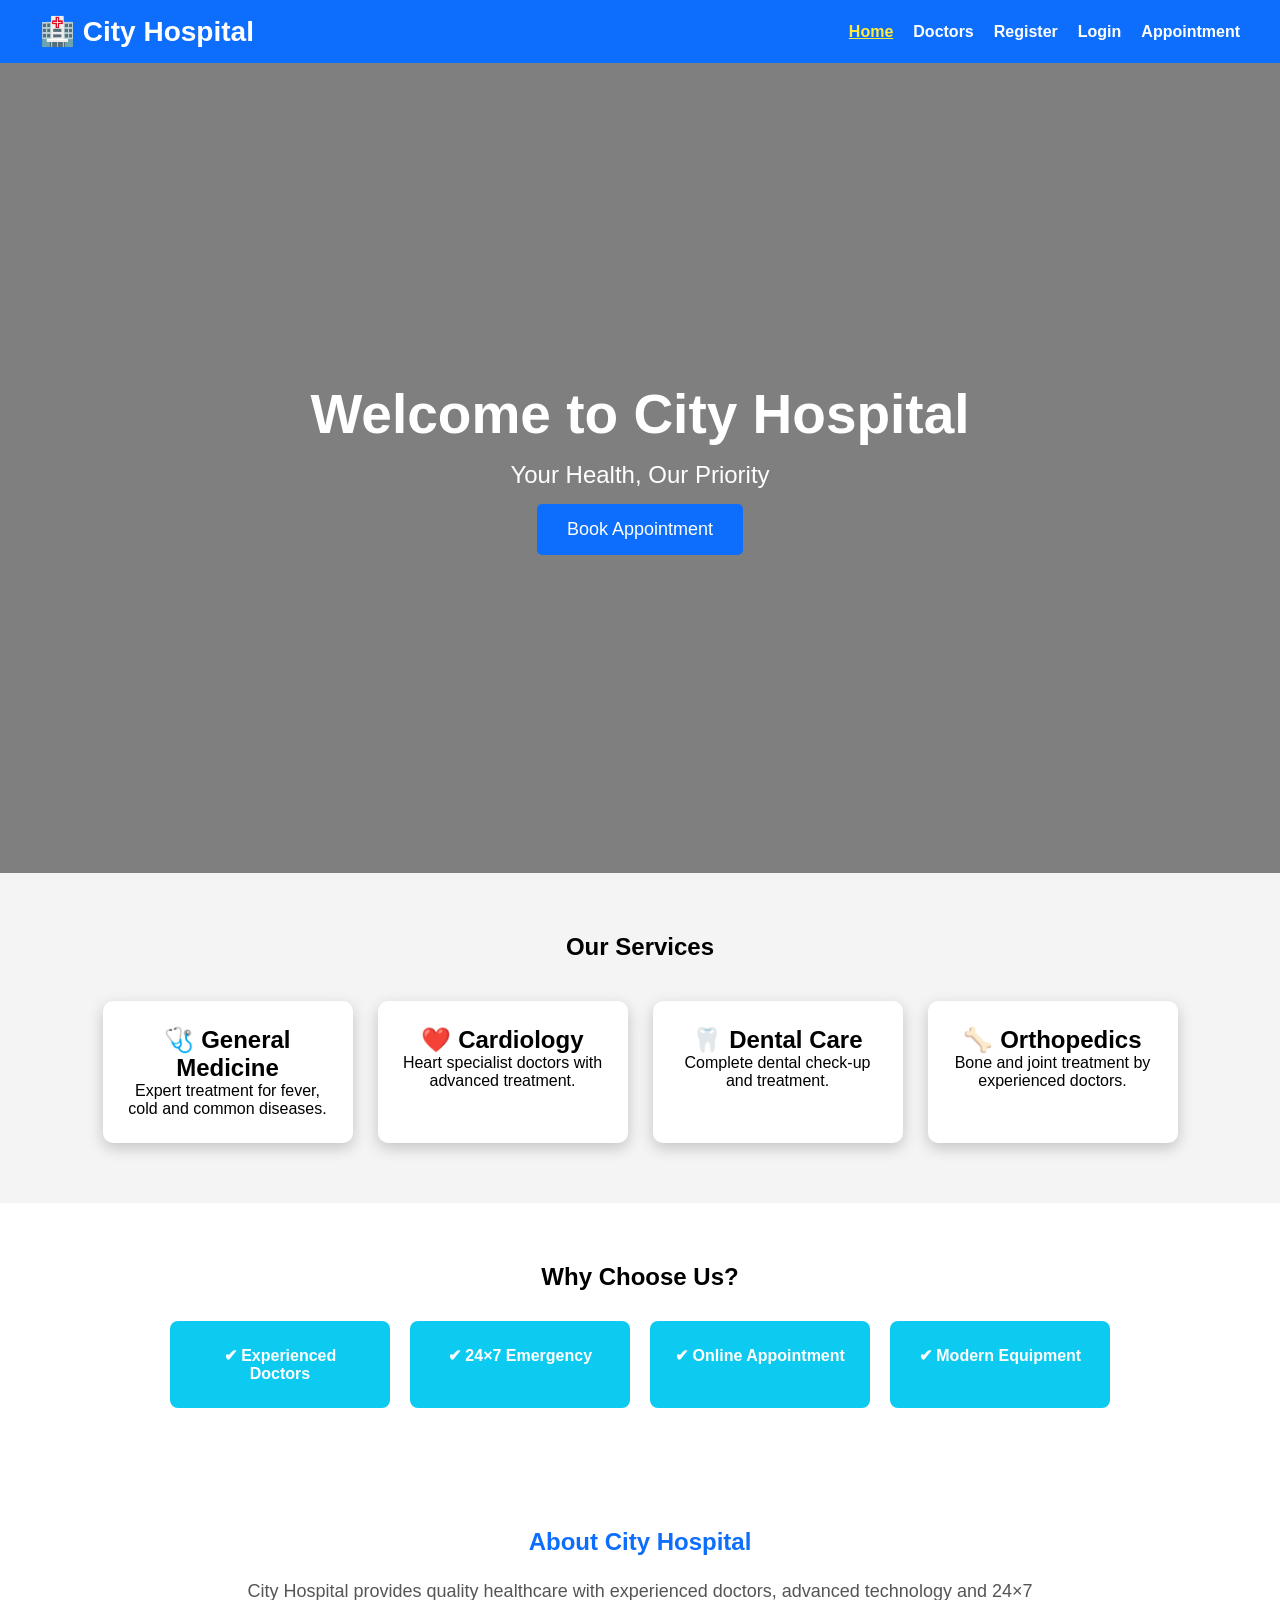
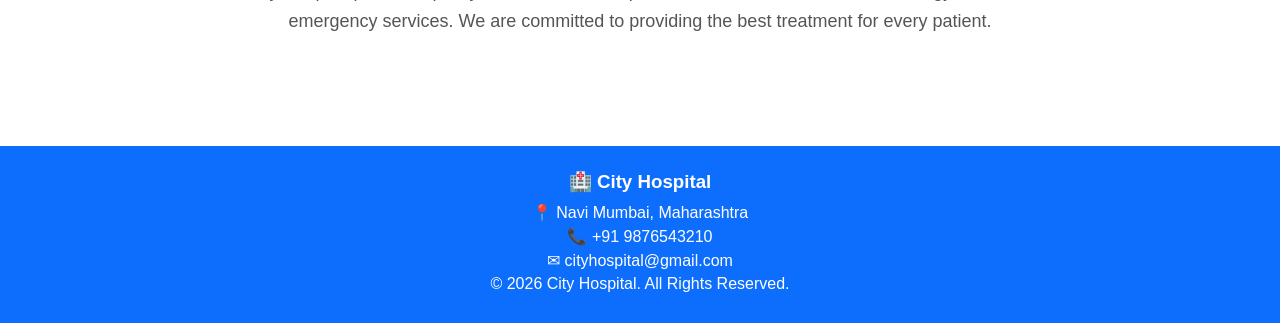
==== index.html @ 1ee8aad5 "Fix frontend syntax errors, integrate REST APIs, and implement database connectivity" ====
<!DOCTYPE html>
<html lang="en">
<head>
    <meta charset="UTF-8">
    <meta name="viewport" content="width=device-width, initial-scale=1.0">
    <title>Hospital Appointment System - City Hospital</title>
    <link rel="stylesheet" href="style.css">
</head>
<body>

<!-- Navigation -->
<nav>
    <div class="logo">
        <img src="logo.png" alt="Hospital Logo" onerror="this.style.display='none'">
        <h2>🏥 City Hospital</h2>
    </div>

    <ul id="navMenu">
        <li><a href="index.html" class="active">Home</a></li>
        <li><a href="doctors.html">Doctors</a></li>
        <li id="navRegister"><a href="register.html">Register</a></li>
        <li id="navLogin"><a href="login.html">Login</a></li>
        <li><a href="appointment.html">Appointment</a></li>
        <li id="navUser" style="display:none;"><span id="userNameBadge" style="color: #ffeb3b; font-weight: bold; margin-right: 10px;"></span><a href="#" id="logoutBtn" style="color:#ffc107;">Logout</a></li>
    </ul>
</nav>

<!-- Hero Section -->
<section class="hero">
    <h1>Welcome to City Hospital</h1>
    <p>Your Health, Our Priority</p>
    <button onclick="window.location.href='appointment.html'">
        Book Appointment
    </button>
</section>

<!-- Services -->
<section class="services">
    <h1>Our Services</h1>

    <div class="service-container">

        <div class="service-card">
            <h2>🩺 General Medicine</h2>
            <p>Expert treatment for fever, cold and common diseases.</p>
        </div>

        <div class="service-card">
            <h2>❤️ Cardiology</h2>
            <p>Heart specialist doctors with advanced treatment.</p>
        </div>

        <div class="service-card">
            <h2>🦷 Dental Care</h2>
            <p>Complete dental check-up and treatment.</p>
        </div>

        <div class="service-card">
            <h2>🦴 Orthopedics</h2>
            <p>Bone and joint treatment by experienced doctors.</p>
        </div>

    </div>
</section>

<!-- Why Choose Us -->
<section class="why-us">

    <h1>Why Choose Us?</h1>

    <div class="why-container">
        <div class="why-card">✔ Experienced Doctors</div>
        <div class="why-card">✔ 24×7 Emergency</div>
        <div class="why-card">✔ Online Appointment</div>
        <div class="why-card">✔ Modern Equipment</div>
    </div>

</section>

<!-- About -->
<section class="about">

    <h1>About City Hospital</h1>

    <p>
        City Hospital provides quality healthcare with experienced doctors,
        advanced technology and 24×7 emergency services.
        We are committed to providing the best treatment for every patient.
    </p>

</section>

<!-- Footer -->
<footer>

    <h3>🏥 City Hospital</h3>

    <p>📍 Navi Mumbai, Maharashtra</p>

    <p>📞 +91 9876543210</p>

    <p>✉ cityhospital@gmail.com</p>

    <p>© 2026 City Hospital. All Rights Reserved.</p>

</footer>

<script src="script.js"></script>

</body>
</html>
---- style.css ----
*{
    margin:0;
    padding:0;
    box-sizing:border-box;
    font-family:Arial,sans-serif;
}

/* Navigation */

nav{
    background:#0d6efd;
    color:white;
    display:flex;
    justify-content:space-between;
    align-items:center;
    padding:15px 40px;
}

nav ul{
    list-style:none;
    display:flex;
}

nav ul li{
    margin-left:20px;
}

nav ul li a{
    color:white;
    text-decoration:none;
    font-weight:bold;
}

nav ul li a:hover{
    color:yellow;
}

/* Hero */

.hero{
    height:90vh;
    background:linear-gradient(rgba(0,0,0,.5),rgba(0,0,0,.5)),
    url('https://images.unsplash.com/photo-1519494026892-80bbd2d6fd0d?w=1200');
    background-size:cover;
    background-position:center;
    display:flex;
    flex-direction:column;
    justify-content:center;
    align-items:center;
    color:white;
    text-align:center;
}

.hero h1{
    font-size:55px;
}

.hero p{
    font-size:24px;
    margin:15px 0;
}

button{
    padding:15px 30px;
    background:#0d6efd;
    color:white;
    border:none;
    border-radius:5px;
    font-size:18px;
    cursor:pointer;
}

button:hover{
    background:#084298;
}

/* Services */

.services{
    padding:60px;
    background:#f4f4f4;
    text-align:center;
}

.services h1{
    margin-bottom:40px;
}

.service-container{
    display:flex;
    justify-content:center;
    gap:25px;
    flex-wrap:wrap;
}

.service-card{
    background:white;
    width:250px;
    padding:25px;
    border-radius:10px;
    box-shadow:0 5px 15px rgba(0,0,0,.2);
    transition:.3s;
}

.service-card:hover{
    transform:translateY(-10px);
}

/* Why Choose Us */

.why-us{
    padding:60px;
    text-align:center;
}

.why-container{
    display:flex;
    justify-content:center;
    gap:20px;
    flex-wrap:wrap;
    margin-top:30px;
}

.why-card{
    background:#0dcaf0;
    color:white;
    padding:25px;
    width:220px;
    border-radius:8px;
    font-weight:bold;
}

/* About */

.about{
    padding:60px;
    text-align:center;
    background:white;
}

.about h1{
    color:#0d6efd;
    margin-bottom:20px;
}

.about p{
    width:70%;
    margin:auto;
    line-height:30px;
    font-size:18px;
    color:#555;
}

/* Footer */

footer{
    background:#0d6efd;
    color:white;
    text-align:center;
    padding:30px;
}

footer p{
    margin:10px 0;
}
/* Appointment */

.appointment{
    padding:60px;
    background:#f4f4f4;
    text-align:center;
}

.appointment h1{
    color:#0d6efd;
    margin-bottom:30px;
}

.appointment form{
    max-width:500px;
    margin:auto;
    background:white;
    padding:30px;
    border-radius:10px;
    box-shadow:0 5px 15px rgba(0,0,0,.2);
}

.appointment input,
.appointment select,
.appointment textarea{
    width:100%;
    padding:12px;
    margin:10px 0;
    border:1px solid #ccc;
    border-radius:5px;
    font-size:16px;
}

.appointment textarea{
    height:100px;
    resize:none;
}

.appointment button{
    width:100%;
}
/* Register & Login */

.register-box{
    width:400px;
    background:white;
    margin:50px auto;
    padding:30px;
    border-radius:10px;
    box-shadow:0 5px 15px rgba(0,0,0,.2);
}

.register-box h1{
    text-align:center;
    color:#0d6efd;
    margin-bottom:20px;
}

.register-box label{
    display:block;
    margin-top:15px;
    font-weight:bold;
}

.register-box input,
.register-box select{
    width:100%;
    padding:10px;
    margin-top:5px;
    border:1px solid #ccc;
    border-radius:5px;
}

.register-box button{
    width:100%;
    margin-top:20px;
}
/* ================= DOCTORS PAGE ================= */

.doctors{
    background:#f4f4f4;
    padding:60px 20px;
    text-align:center;
}

.doctors h1{
    color:#0d6efd;
    font-size:40px;
    margin-bottom:10px;
}

.doctor-text{
    color:#555;
    font-size:18px;
    margin-bottom:40px;
}

.doctor-container{
    display:flex;
    justify-content:center;
    flex-wrap:wrap;
    gap:30px;
}

.doctor-card{
    width:300px;
    background:#fff;
    padding:25px;
    border-radius:15px;
    box-shadow:0 5px 15px rgba(0,0,0,0.2);
    transition:0.3s;
}

.doctor-card:hover{
    transform:translateY(-10px);
    box-shadow:0 10px 20px rgba(0,0,0,0.3);
}

.doctor-card h2{
    color:#0d6efd;
    margin-bottom:10px;
}

.doctor-card h3{
    color:#444;
    margin-bottom:15px;
}

.doctor-card p{
    color:#666;
    margin:8px 0;
    line-height:1.6;
}

.doctor-card button{
    width:100%;
    padding:12px;
    margin-top:15px;
    background:#0d6efd;
    color:white;
    border:none;
    border-radius:8px;
    cursor:pointer;
    font-size:16px;
}

.doctor-card button:hover{
    background:#084298;
}

/* ================= FOOTER ================= */

footer{
    background:#0d6efd;
    color:white;
    text-align:center;
    padding:25px;
    margin-top:50px;
}

footer h3{
    margin-bottom:10px;
}

footer p{
    margin:5px 0;
}

/* ================= MOBILE ================= */

@media(max-width:768px){

nav{
    flex-direction:column;
}

nav ul{
    flex-direction:column;
    text-align:center;
}

nav ul li{
    margin:10px 0;
}

.hero h1{
    font-size:35px;
}

.doctor-card{
    width:90%;
}

}
.logo{
    display:flex;
    align-items:center;
}

.logo img{
    width:50px;
    height:50px;
    margin-right:10px;
    border-radius:50%;
}

.logo h2{
    color:white;
    margin:0;
}
.logo{
    display: flex;
    align-items: center;
}

.logo img{
    width: 50px;
    height: 50px;
    margin-right: 10px;
    border-radius: 50%;
}

.logo h2{
    color: white;
    font-size: 28px;
}
/* Appointment Page */

.appointment-box{
    width:500px;
    margin:40px auto;
    background:white;
    padding:30px;
    border-radius:10px;
    box-shadow:0 4px 10px rgba(0,0,0,.2);
}

.appointment-box h1{
    text-align:center;
    color:#0d6efd;
    margin-bottom:20px;
}

.appointment-box label{
    display:block;
    margin-top:15px;
    font-weight:bold;
}

.appointment-box input,
.appointment-box select,
.appointment-box textarea{
    width:100%;
    padding:12px;
    margin-top:5px;
    border:1px solid #ccc;
    border-radius:5px;
    font-size:16px;
}

.appointment-box button{
    width:100%;
    margin-top:20px;
}

nav ul li a.active {
    color: #ffeb3b;
    text-decoration: underline;
}

@media(max-width:600px){
    .appointment-box, .register-box {
        width: 92%;
        margin: 20px auto;
        padding: 20px;
    }
}
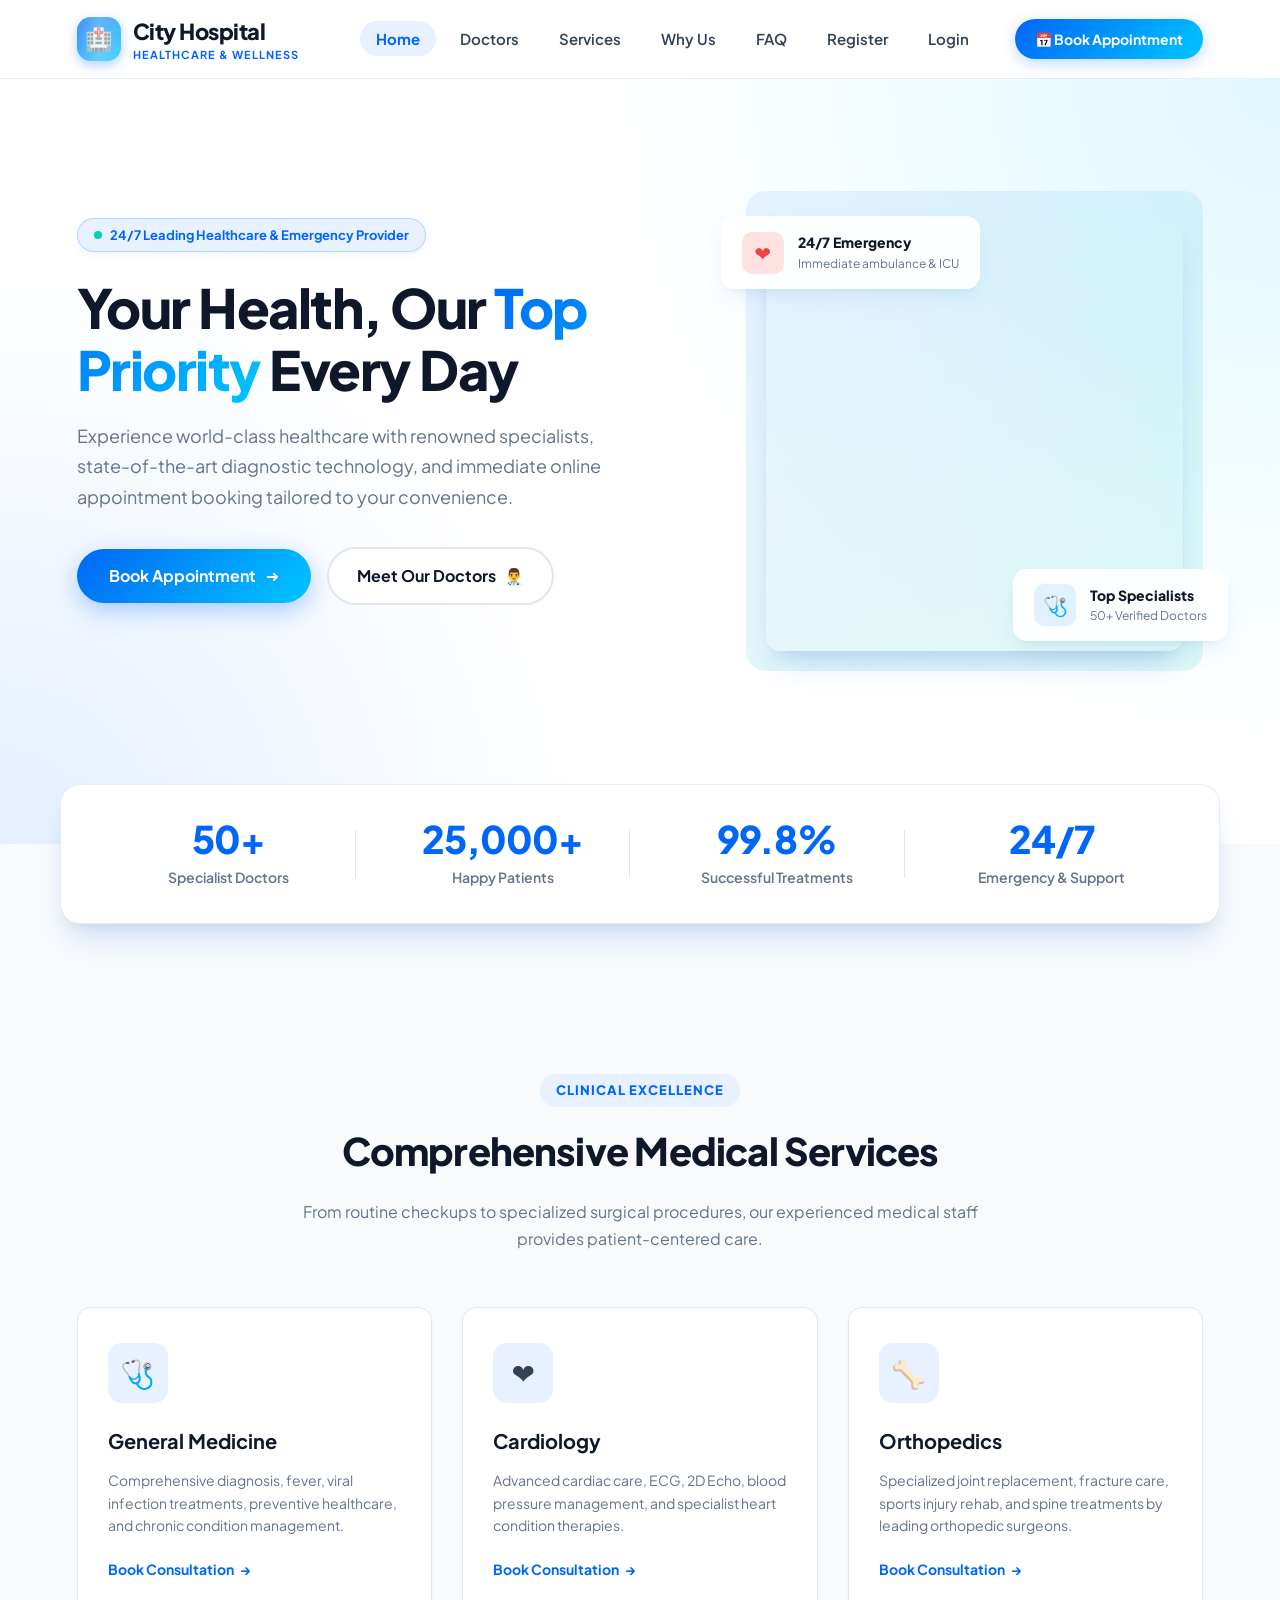
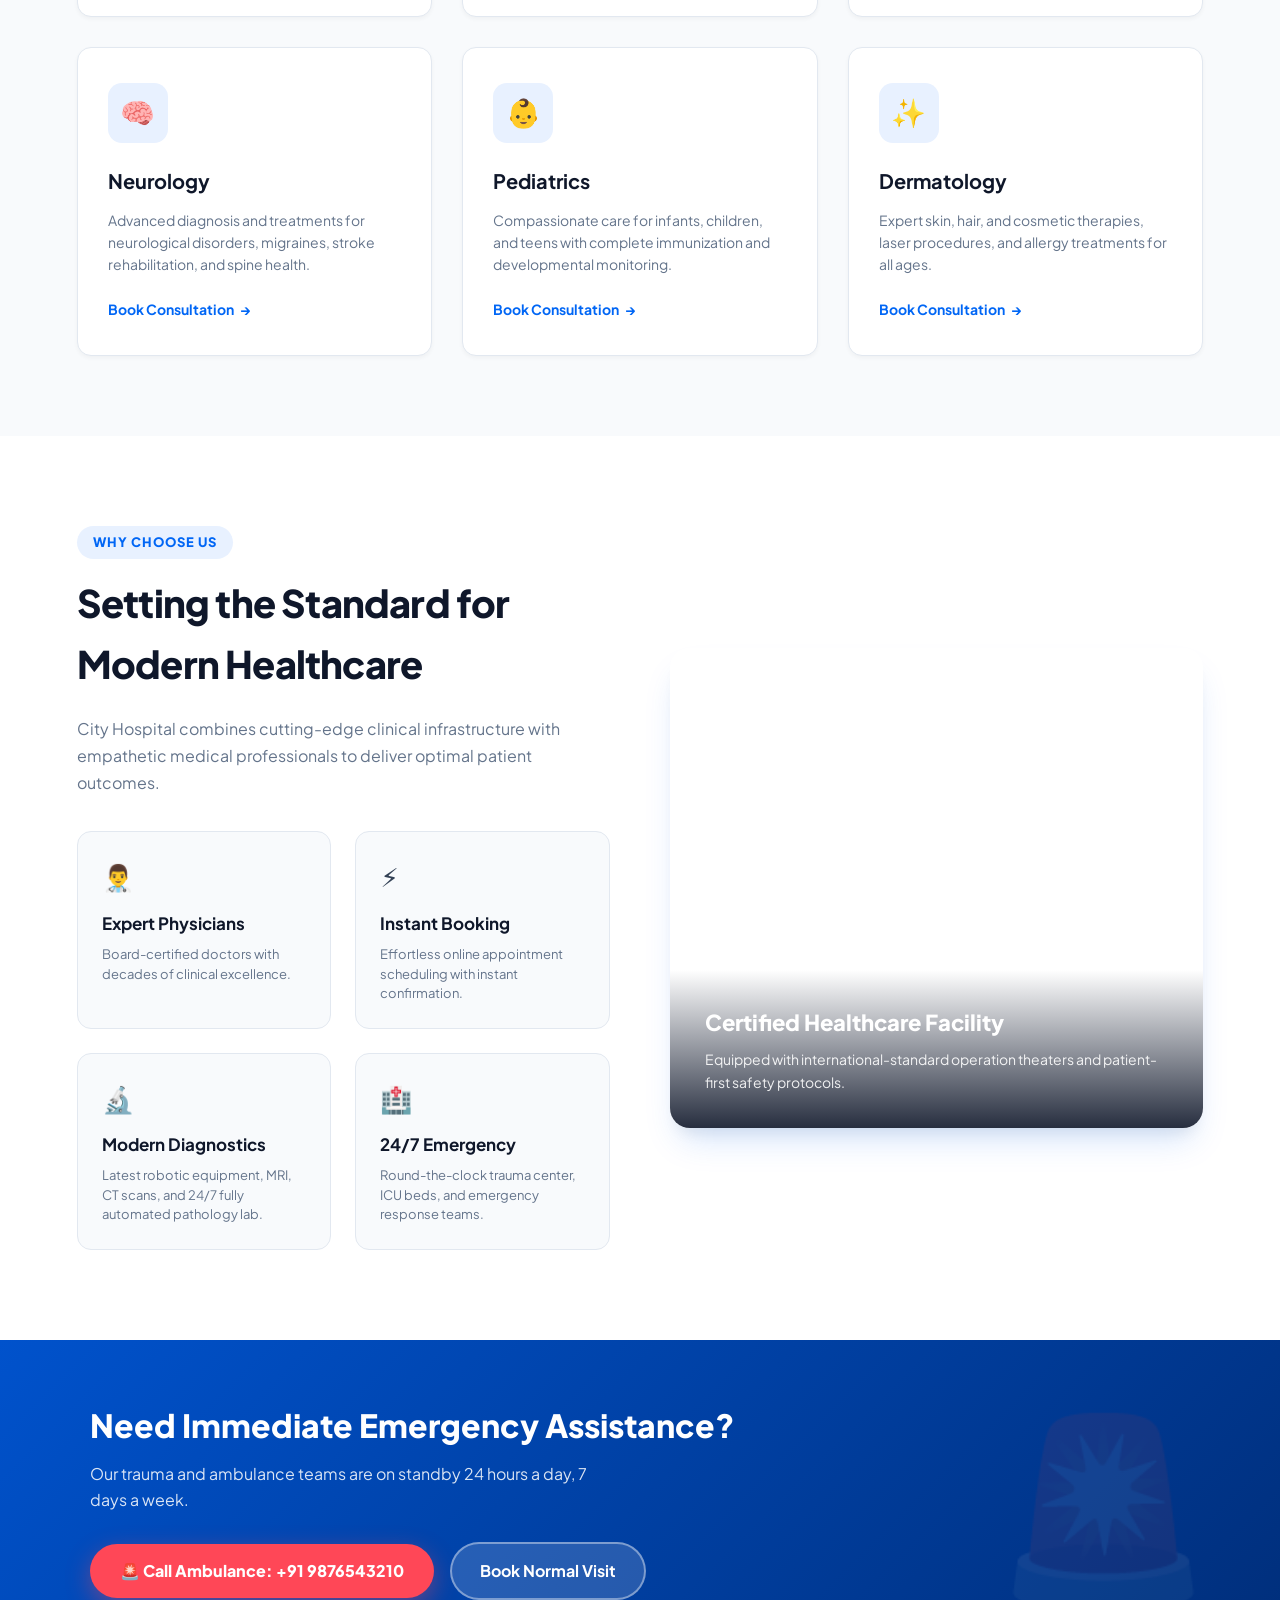
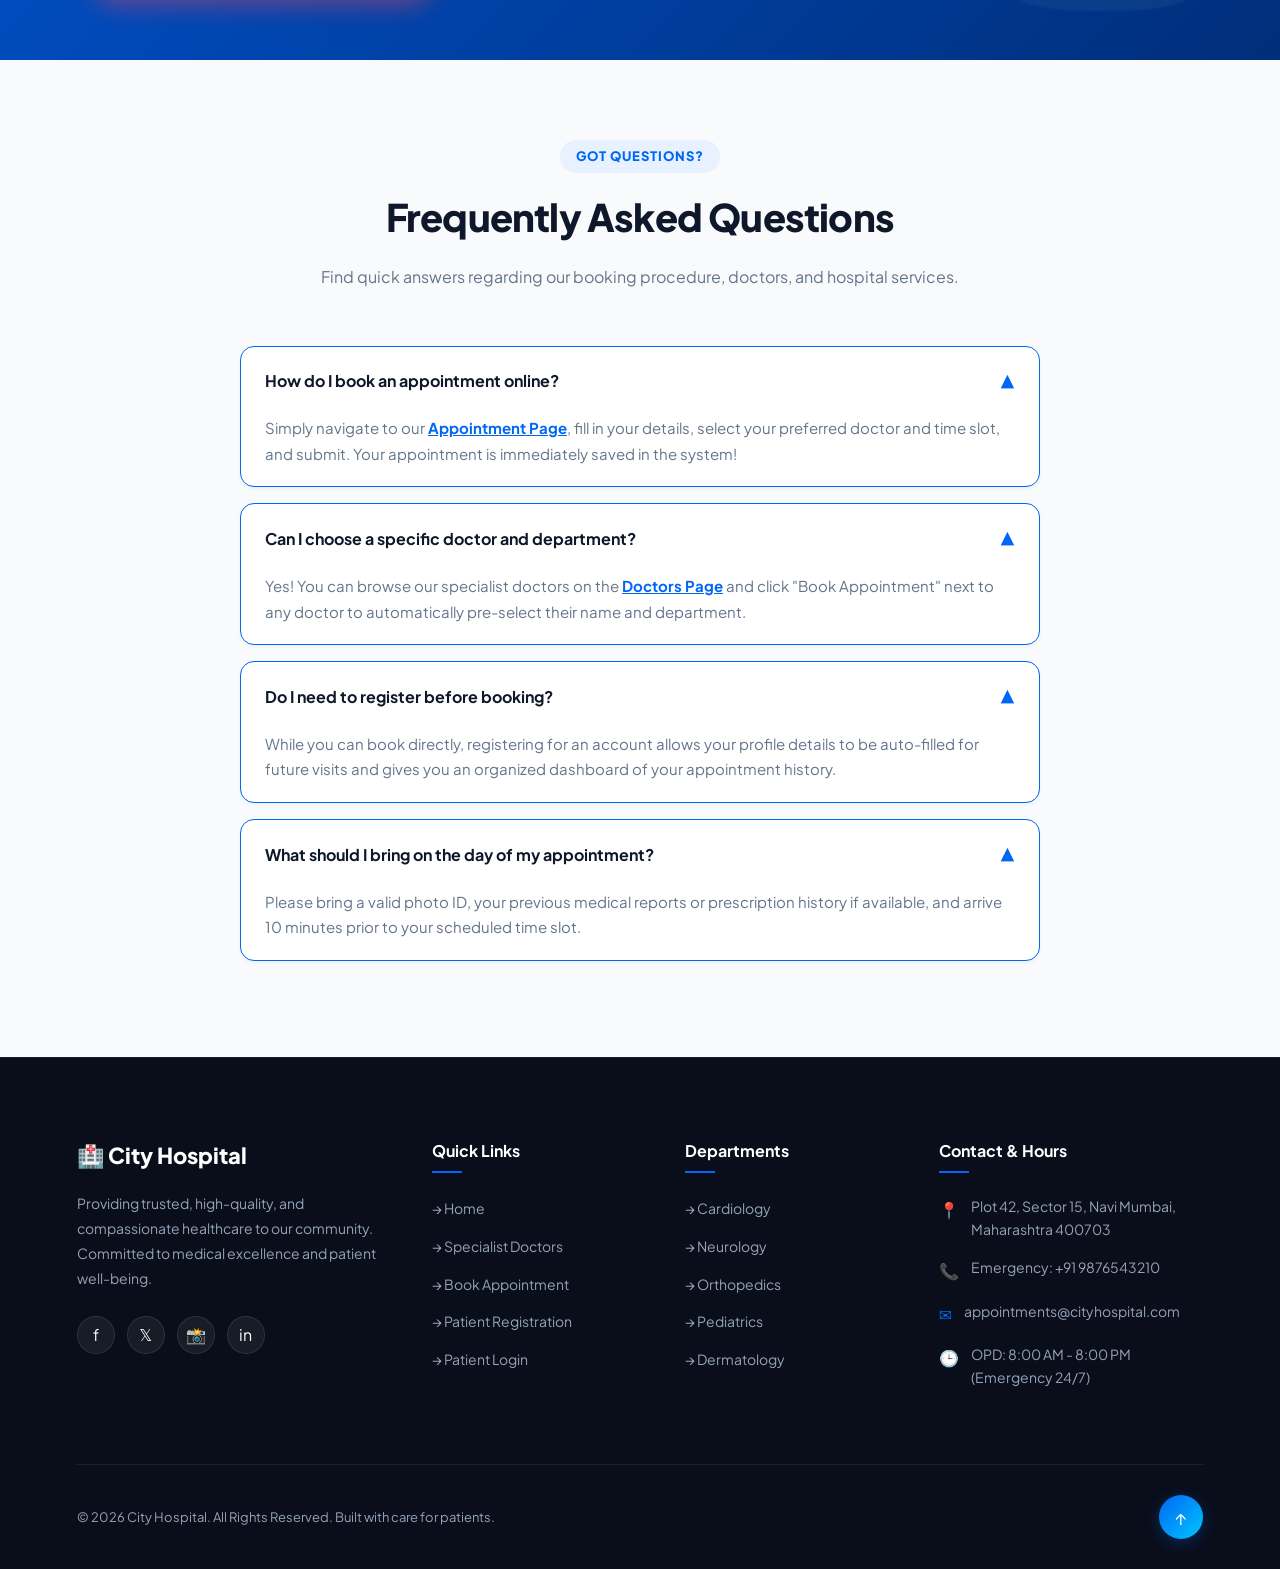
==== commit 38dae1a7: "Revamp UI: modern navbar, animated hero & stats, service cards, FAQ accordion, and rich footer" ====
--- a/index.html
+++ b/index.html
@@ -3,106 +3,371 @@
 <head>
     <meta charset="UTF-8">
     <meta name="viewport" content="width=device-width, initial-scale=1.0">
-    <title>Hospital Appointment System - City Hospital</title>
+    <title>City Hospital - Compassionate Care, Advanced Medicine</title>
     <link rel="stylesheet" href="style.css">
+    <link rel="preconnect" href="https://fonts.googleapis.com">
+    <link rel="preconnect" href="https://fonts.gstatic.com" crossorigin>
+    <link href="https://fonts.googleapis.com/css2?family=Plus+Jakarta+Sans:wght@300;400;500;600;700;800&display=swap" rel="stylesheet">
 </head>
 <body>
 
-<!-- Navigation -->
-<nav>
-    <div class="logo">
-        <img src="logo.png" alt="Hospital Logo" onerror="this.style.display='none'">
-        <h2>🏥 City Hospital</h2>
-    </div>
-
-    <ul id="navMenu">
-        <li><a href="index.html" class="active">Home</a></li>
-        <li><a href="doctors.html">Doctors</a></li>
-        <li id="navRegister"><a href="register.html">Register</a></li>
-        <li id="navLogin"><a href="login.html">Login</a></li>
-        <li><a href="appointment.html">Appointment</a></li>
-        <li id="navUser" style="display:none;"><span id="userNameBadge" style="color: #ffeb3b; font-weight: bold; margin-right: 10px;"></span><a href="#" id="logoutBtn" style="color:#ffc107;">Logout</a></li>
-    </ul>
+<!-- Navigation Bar -->
+<nav id="mainNav">
+    <a href="index.html" class="logo">
+        <div class="logo-icon">🏥</div>
+        <div class="logo-text">
+            <h2>City Hospital</h2>
+            <span>Healthcare & Wellness</span>
+        </div>
+    </a>
+
+    <button class="mobile-toggle" id="mobileToggle" aria-label="Toggle navigation">
+        <span></span>
+        <span></span>
+        <span></span>
+    </button>
+
+    <div class="nav-links-container" id="navLinksContainer">
+        <ul id="navMenu">
+            <li><a href="index.html" class="active">Home</a></li>
+            <li><a href="doctors.html">Doctors</a></li>
+            <li><a href="#services">Services</a></li>
+            <li><a href="#why-us">Why Us</a></li>
+            <li><a href="#faq">FAQ</a></li>
+            <li id="navRegister"><a href="register.html">Register</a></li>
+            <li id="navLogin"><a href="login.html">Login</a></li>
+            <li id="navUser" style="display:none;">
+                <span id="userNameBadge" style="color: var(--primary); font-weight: 700; margin-right: 8px; font-size: 14px;"></span>
+                <a href="#" id="logoutBtn" style="color: var(--accent); font-weight: 700;">Logout</a>
+            </li>
+        </ul>
+
+        <div class="nav-cta">
+            <a href="appointment.html" class="btn-nav btn-nav-primary">
+                <span>📅 Book Appointment</span>
+            </a>
+        </div>
+    </div>
 </nav>
 
 <!-- Hero Section -->
 <section class="hero">
-    <h1>Welcome to City Hospital</h1>
-    <p>Your Health, Our Priority</p>
-    <button onclick="window.location.href='appointment.html'">
-        Book Appointment
-    </button>
-</section>
-
-<!-- Services -->
-<section class="services">
-    <h1>Our Services</h1>
+    <div class="hero-grid">
+        <div class="hero-content">
+            <div class="hero-badge">
+                <span class="pulse-dot"></span>
+                <span>24/7 Leading Healthcare & Emergency Provider</span>
+            </div>
+
+            <h1>Your Health, Our <span class="gradient-text">Top Priority</span> Every Day</h1>
+
+            <p>
+                Experience world-class healthcare with renowned specialists, state-of-the-art diagnostic technology, and immediate online appointment booking tailored to your convenience.
+            </p>
+
+            <div class="hero-actions">
+                <a href="appointment.html" class="btn-primary">
+                    <span>Book Appointment</span>
+                    <span>➜</span>
+                </a>
+                <a href="doctors.html" class="btn-secondary">
+                    <span>Meet Our Doctors</span>
+                    <span>👨‍⚕️</span>
+                </a>
+            </div>
+        </div>
+
+        <div class="hero-visual">
+            <div class="hero-image-wrapper">
+                <div class="hero-card-main"></div>
+
+                <div class="floating-pill floating-pill-1">
+                    <div class="floating-icon heart">❤️</div>
+                    <div class="floating-text">
+                        <h4>24/7 Emergency</h4>
+                        <p>Immediate ambulance & ICU</p>
+                    </div>
+                </div>
+
+                <div class="floating-pill floating-pill-2">
+                    <div class="floating-icon doc">🩺</div>
+                    <div class="floating-text">
+                        <h4>Top Specialists</h4>
+                        <p>50+ Verified Doctors</p>
+                    </div>
+                </div>
+            </div>
+        </div>
+    </div>
+</section>
+
+<!-- Stats Bar -->
+<div class="stats-bar reveal">
+    <div class="stats-grid">
+        <div class="stat-item">
+            <div class="stat-number" data-target="50">50+</div>
+            <div class="stat-label">Specialist Doctors</div>
+        </div>
+        <div class="stat-item">
+            <div class="stat-number" data-target="25000">25,000+</div>
+            <div class="stat-label">Happy Patients</div>
+        </div>
+        <div class="stat-item">
+            <div class="stat-number" data-target="99">99.8%</div>
+            <div class="stat-label">Successful Treatments</div>
+        </div>
+        <div class="stat-item">
+            <div class="stat-number">24/7</div>
+            <div class="stat-label">Emergency & Support</div>
+        </div>
+    </div>
+</div>
+
+<!-- Services Section -->
+<section class="services" id="services">
+    <div class="section-header reveal">
+        <span class="section-tag">Clinical Excellence</span>
+        <h2 class="section-title">Comprehensive Medical Services</h2>
+        <p class="section-desc">
+            From routine checkups to specialized surgical procedures, our experienced medical staff provides patient-centered care.
+        </p>
+    </div>
 
     <div class="service-container">
-
-        <div class="service-card">
-            <h2>🩺 General Medicine</h2>
-            <p>Expert treatment for fever, cold and common diseases.</p>
-        </div>
-
-        <div class="service-card">
-            <h2>❤️ Cardiology</h2>
-            <p>Heart specialist doctors with advanced treatment.</p>
-        </div>
-
-        <div class="service-card">
-            <h2>🦷 Dental Care</h2>
-            <p>Complete dental check-up and treatment.</p>
-        </div>
-
-        <div class="service-card">
-            <h2>🦴 Orthopedics</h2>
-            <p>Bone and joint treatment by experienced doctors.</p>
-        </div>
-
+        <div class="service-card reveal">
+            <div class="service-icon">🩺</div>
+            <h3>General Medicine</h3>
+            <p>Comprehensive diagnosis, fever, viral infection treatments, preventive healthcare, and chronic condition management.</p>
+            <a href="appointment.html?department=General+Medicine" class="service-link">
+                <span>Book Consultation</span> <span>→</span>
+            </a>
+        </div>
+
+        <div class="service-card reveal">
+            <div class="service-icon">❤️</div>
+            <h3>Cardiology</h3>
+            <p>Advanced cardiac care, ECG, 2D Echo, blood pressure management, and specialist heart condition therapies.</p>
+            <a href="appointment.html?department=Cardiology" class="service-link">
+                <span>Book Consultation</span> <span>→</span>
+            </a>
+        </div>
+
+        <div class="service-card reveal">
+            <div class="service-icon">🦴</div>
+            <h3>Orthopedics</h3>
+            <p>Specialized joint replacement, fracture care, sports injury rehab, and spine treatments by leading orthopedic surgeons.</p>
+            <a href="appointment.html?department=Orthopedics" class="service-link">
+                <span>Book Consultation</span> <span>→</span>
+            </a>
+        </div>
+
+        <div class="service-card reveal">
+            <div class="service-icon">🧠</div>
+            <h3>Neurology</h3>
+            <p>Advanced diagnosis and treatments for neurological disorders, migraines, stroke rehabilitation, and spine health.</p>
+            <a href="appointment.html?department=Neurology" class="service-link">
+                <span>Book Consultation</span> <span>→</span>
+            </a>
+        </div>
+
+        <div class="service-card reveal">
+            <div class="service-icon">👶</div>
+            <h3>Pediatrics</h3>
+            <p>Compassionate care for infants, children, and teens with complete immunization and developmental monitoring.</p>
+            <a href="appointment.html?department=Pediatrics" class="service-link">
+                <span>Book Consultation</span> <span>→</span>
+            </a>
+        </div>
+
+        <div class="service-card reveal">
+            <div class="service-icon">✨</div>
+            <h3>Dermatology</h3>
+            <p>Expert skin, hair, and cosmetic therapies, laser procedures, and allergy treatments for all ages.</p>
+            <a href="appointment.html?department=Dermatology" class="service-link">
+                <span>Book Consultation</span> <span>→</span>
+            </a>
+        </div>
     </div>
 </section>
 
 <!-- Why Choose Us -->
-<section class="why-us">
-
-    <h1>Why Choose Us?</h1>
-
-    <div class="why-container">
-        <div class="why-card">✔ Experienced Doctors</div>
-        <div class="why-card">✔ 24×7 Emergency</div>
-        <div class="why-card">✔ Online Appointment</div>
-        <div class="why-card">✔ Modern Equipment</div>
-    </div>
-
-</section>
-
-<!-- About -->
-<section class="about">
-
-    <h1>About City Hospital</h1>
-
-    <p>
-        City Hospital provides quality healthcare with experienced doctors,
-        advanced technology and 24×7 emergency services.
-        We are committed to providing the best treatment for every patient.
-    </p>
-
-</section>
-
-<!-- Footer -->
+<section class="why-us" id="why-us">
+    <div class="why-grid">
+        <div class="why-content reveal">
+            <span class="section-tag">Why Choose Us</span>
+            <h2>Setting the Standard for Modern Healthcare</h2>
+            <p>
+                City Hospital combines cutting-edge clinical infrastructure with empathetic medical professionals to deliver optimal patient outcomes.
+            </p>
+
+            <div class="why-features">
+                <div class="feature-box">
+                    <div class="feature-icon">👨‍⚕️</div>
+                    <h4>Expert Physicians</h4>
+                    <p>Board-certified doctors with decades of clinical excellence.</p>
+                </div>
+
+                <div class="feature-box">
+                    <div class="feature-icon">⚡</div>
+                    <h4>Instant Booking</h4>
+                    <p>Effortless online appointment scheduling with instant confirmation.</p>
+                </div>
+
+                <div class="feature-box">
+                    <div class="feature-icon">🔬</div>
+                    <h4>Modern Diagnostics</h4>
+                    <p>Latest robotic equipment, MRI, CT scans, and 24/7 fully automated pathology lab.</p>
+                </div>
+
+                <div class="feature-box">
+                    <div class="feature-icon">🏥</div>
+                    <h4>24/7 Emergency</h4>
+                    <p>Round-the-clock trauma center, ICU beds, and emergency response teams.</p>
+                </div>
+            </div>
+        </div>
+
+        <div class="why-image-panel reveal">
+            <div class="why-image-overlay">
+                <h3>Certified Healthcare Facility</h3>
+                <p>Equipped with international-standard operation theaters and patient-first safety protocols.</p>
+            </div>
+        </div>
+    </div>
+</section>
+
+<!-- Emergency CTA Banner -->
+<section class="emergency-banner reveal">
+    <div class="emergency-container">
+        <div class="emergency-text">
+            <h2>Need Immediate Emergency Assistance?</h2>
+            <p>Our trauma and ambulance teams are on standby 24 hours a day, 7 days a week.</p>
+        </div>
+        <div class="emergency-contact-group">
+            <a href="tel:+919876543210" class="btn-emergency">
+                <span>🚨 Call Ambulance: +91 9876543210</span>
+            </a>
+            <a href="appointment.html" class="btn-secondary" style="background: rgba(255,255,255,0.15); color: white; border-color: rgba(255,255,255,0.4);">
+                <span>Book Normal Visit</span>
+            </a>
+        </div>
+    </div>
+</section>
+
+<!-- FAQ Section -->
+<section class="faq-section" id="faq">
+    <div class="section-header reveal">
+        <span class="section-tag">Got Questions?</span>
+        <h2 class="section-title">Frequently Asked Questions</h2>
+        <p class="section-desc">Find quick answers regarding our booking procedure, doctors, and hospital services.</p>
+    </div>
+
+    <div class="faq-container">
+        <div class="faq-item reveal">
+            <div class="faq-question">
+                <span>How do I book an appointment online?</span>
+                <span class="faq-toggle-icon">▼</span>
+            </div>
+            <div class="faq-answer">
+                <p>Simply navigate to our <a href="appointment.html" style="color: var(--primary); font-weight: bold;">Appointment Page</a>, fill in your details, select your preferred doctor and time slot, and submit. Your appointment is immediately saved in the system!</p>
+            </div>
+        </div>
+
+        <div class="faq-item reveal">
+            <div class="faq-question">
+                <span>Can I choose a specific doctor and department?</span>
+                <span class="faq-toggle-icon">▼</span>
+            </div>
+            <div class="faq-answer">
+                <p>Yes! You can browse our specialist doctors on the <a href="doctors.html" style="color: var(--primary); font-weight: bold;">Doctors Page</a> and click "Book Appointment" next to any doctor to automatically pre-select their name and department.</p>
+            </div>
+        </div>
+
+        <div class="faq-item reveal">
+            <div class="faq-question">
+                <span>Do I need to register before booking?</span>
+                <span class="faq-toggle-icon">▼</span>
+            </div>
+            <div class="faq-answer">
+                <p>While you can book directly, registering for an account allows your profile details to be auto-filled for future visits and gives you an organized dashboard of your appointment history.</p>
+            </div>
+        </div>
+
+        <div class="faq-item reveal">
+            <div class="faq-question">
+                <span>What should I bring on the day of my appointment?</span>
+                <span class="faq-toggle-icon">▼</span>
+            </div>
+            <div class="faq-answer">
+                <p>Please bring a valid photo ID, your previous medical reports or prescription history if available, and arrive 10 minutes prior to your scheduled time slot.</p>
+            </div>
+        </div>
+    </div>
+</section>
+
+<!-- Modern Multi-Column Footer -->
 <footer>
-
-    <h3>🏥 City Hospital</h3>
-
-    <p>📍 Navi Mumbai, Maharashtra</p>
-
-    <p>📞 +91 9876543210</p>
-
-    <p>✉ cityhospital@gmail.com</p>
-
-    <p>© 2026 City Hospital. All Rights Reserved.</p>
-
+    <div class="footer-top">
+        <div class="footer-brand">
+            <h3>🏥 City Hospital</h3>
+            <p>
+                Providing trusted, high-quality, and compassionate healthcare to our community. Committed to medical excellence and patient well-being.
+            </p>
+            <div class="footer-socials">
+                <a href="#" class="social-link" title="Facebook">f</a>
+                <a href="#" class="social-link" title="Twitter">𝕏</a>
+                <a href="#" class="social-link" title="Instagram">📸</a>
+                <a href="#" class="social-link" title="LinkedIn">in</a>
+            </div>
+        </div>
+
+        <div class="footer-col">
+            <h4>Quick Links</h4>
+            <ul class="footer-links">
+                <li><a href="index.html">→ Home</a></li>
+                <li><a href="doctors.html">→ Specialist Doctors</a></li>
+                <li><a href="appointment.html">→ Book Appointment</a></li>
+                <li><a href="register.html">→ Patient Registration</a></li>
+                <li><a href="login.html">→ Patient Login</a></li>
+            </ul>
+        </div>
+
+        <div class="footer-col">
+            <h4>Departments</h4>
+            <ul class="footer-links">
+                <li><a href="appointment.html?department=Cardiology">→ Cardiology</a></li>
+                <li><a href="appointment.html?department=Neurology">→ Neurology</a></li>
+                <li><a href="appointment.html?department=Orthopedics">→ Orthopedics</a></li>
+                <li><a href="appointment.html?department=Pediatrics">→ Pediatrics</a></li>
+                <li><a href="appointment.html?department=Dermatology">→ Dermatology</a></li>
+            </ul>
+        </div>
+
+        <div class="footer-col">
+            <h4>Contact & Hours</h4>
+            <div class="footer-contact-item">
+                <span class="footer-contact-icon">📍</span>
+                <span>Plot 42, Sector 15, Navi Mumbai, Maharashtra 400703</span>
+            </div>
+            <div class="footer-contact-item">
+                <span class="footer-contact-icon">📞</span>
+                <span>Emergency: +91 9876543210</span>
+            </div>
+            <div class="footer-contact-item">
+                <span class="footer-contact-icon">✉</span>
+                <span>appointments@cityhospital.com</span>
+            </div>
+            <div class="footer-contact-item">
+                <span class="footer-contact-icon">🕒</span>
+                <span>OPD: 8:00 AM - 8:00 PM (Emergency 24/7)</span>
+            </div>
+        </div>
+    </div>
+
+    <div class="footer-bottom">
+        <p>© 2026 City Hospital. All Rights Reserved. Built with care for patients.</p>
+        <button class="back-to-top" id="backToTop" title="Scroll to top">↑</button>
+    </div>
 </footer>
 
 <script src="script.js"></script>
--- a/style.css
+++ b/style.css
@@ -1,442 +1,1353 @@
-*{
-    margin:0;
-    padding:0;
-    box-sizing:border-box;
-    font-family:Arial,sans-serif;
-}
-
-/* Navigation */
-
-nav{
-    background:#0d6efd;
-    color:white;
-    display:flex;
-    justify-content:space-between;
-    align-items:center;
-    padding:15px 40px;
-}
-
-nav ul{
-    list-style:none;
-    display:flex;
-}
-
-nav ul li{
-    margin-left:20px;
-}
-
-nav ul li a{
-    color:white;
-    text-decoration:none;
-    font-weight:bold;
-}
-
-nav ul li a:hover{
-    color:yellow;
-}
-
-/* Hero */
-
-.hero{
-    height:90vh;
-    background:linear-gradient(rgba(0,0,0,.5),rgba(0,0,0,.5)),
-    url('https://images.unsplash.com/photo-1519494026892-80bbd2d6fd0d?w=1200');
-    background-size:cover;
-    background-position:center;
-    display:flex;
-    flex-direction:column;
-    justify-content:center;
-    align-items:center;
-    color:white;
-    text-align:center;
-}
-
-.hero h1{
-    font-size:55px;
-}
-
-.hero p{
-    font-size:24px;
-    margin:15px 0;
-}
-
-button{
-    padding:15px 30px;
-    background:#0d6efd;
-    color:white;
-    border:none;
-    border-radius:5px;
-    font-size:18px;
-    cursor:pointer;
-}
-
-button:hover{
-    background:#084298;
-}
-
-/* Services */
-
-.services{
-    padding:60px;
-    background:#f4f4f4;
-    text-align:center;
-}
-
-.services h1{
-    margin-bottom:40px;
-}
-
-.service-container{
-    display:flex;
-    justify-content:center;
-    gap:25px;
-    flex-wrap:wrap;
-}
-
-.service-card{
-    background:white;
-    width:250px;
-    padding:25px;
-    border-radius:10px;
-    box-shadow:0 5px 15px rgba(0,0,0,.2);
-    transition:.3s;
-}
-
-.service-card:hover{
-    transform:translateY(-10px);
-}
-
-/* Why Choose Us */
-
-.why-us{
-    padding:60px;
-    text-align:center;
-}
-
-.why-container{
-    display:flex;
-    justify-content:center;
-    gap:20px;
-    flex-wrap:wrap;
-    margin-top:30px;
-}
-
-.why-card{
-    background:#0dcaf0;
-    color:white;
-    padding:25px;
-    width:220px;
-    border-radius:8px;
-    font-weight:bold;
-}
-
-/* About */
-
-.about{
-    padding:60px;
-    text-align:center;
-    background:white;
-}
-
-.about h1{
-    color:#0d6efd;
-    margin-bottom:20px;
-}
-
-.about p{
-    width:70%;
-    margin:auto;
-    line-height:30px;
-    font-size:18px;
-    color:#555;
-}
-
-/* Footer */
-
-footer{
-    background:#0d6efd;
-    color:white;
-    text-align:center;
-    padding:30px;
-}
-
-footer p{
-    margin:10px 0;
-}
-/* Appointment */
-
-.appointment{
-    padding:60px;
-    background:#f4f4f4;
-    text-align:center;
-}
-
-.appointment h1{
-    color:#0d6efd;
-    margin-bottom:30px;
-}
-
-.appointment form{
-    max-width:500px;
-    margin:auto;
-    background:white;
-    padding:30px;
-    border-radius:10px;
-    box-shadow:0 5px 15px rgba(0,0,0,.2);
-}
-
-.appointment input,
-.appointment select,
-.appointment textarea{
-    width:100%;
-    padding:12px;
-    margin:10px 0;
-    border:1px solid #ccc;
-    border-radius:5px;
-    font-size:16px;
-}
-
-.appointment textarea{
-    height:100px;
-    resize:none;
-}
-
-.appointment button{
-    width:100%;
-}
-/* Register & Login */
-
-.register-box{
-    width:400px;
-    background:white;
-    margin:50px auto;
-    padding:30px;
-    border-radius:10px;
-    box-shadow:0 5px 15px rgba(0,0,0,.2);
-}
-
-.register-box h1{
-    text-align:center;
-    color:#0d6efd;
-    margin-bottom:20px;
-}
-
-.register-box label{
-    display:block;
-    margin-top:15px;
-    font-weight:bold;
-}
-
-.register-box input,
-.register-box select{
-    width:100%;
-    padding:10px;
-    margin-top:5px;
-    border:1px solid #ccc;
-    border-radius:5px;
-}
-
-.register-box button{
-    width:100%;
-    margin-top:20px;
-}
-/* ================= DOCTORS PAGE ================= */
-
-.doctors{
-    background:#f4f4f4;
-    padding:60px 20px;
-    text-align:center;
-}
-
-.doctors h1{
-    color:#0d6efd;
-    font-size:40px;
-    margin-bottom:10px;
-}
-
-.doctor-text{
-    color:#555;
-    font-size:18px;
-    margin-bottom:40px;
-}
-
-.doctor-container{
-    display:flex;
-    justify-content:center;
-    flex-wrap:wrap;
-    gap:30px;
-}
-
-.doctor-card{
-    width:300px;
-    background:#fff;
-    padding:25px;
-    border-radius:15px;
-    box-shadow:0 5px 15px rgba(0,0,0,0.2);
-    transition:0.3s;
-}
-
-.doctor-card:hover{
-    transform:translateY(-10px);
-    box-shadow:0 10px 20px rgba(0,0,0,0.3);
-}
-
-.doctor-card h2{
-    color:#0d6efd;
-    margin-bottom:10px;
-}
-
-.doctor-card h3{
-    color:#444;
-    margin-bottom:15px;
-}
-
-.doctor-card p{
-    color:#666;
-    margin:8px 0;
-    line-height:1.6;
-}
-
-.doctor-card button{
-    width:100%;
-    padding:12px;
-    margin-top:15px;
-    background:#0d6efd;
-    color:white;
-    border:none;
-    border-radius:8px;
-    cursor:pointer;
-    font-size:16px;
-}
-
-.doctor-card button:hover{
-    background:#084298;
-}
-
-/* ================= FOOTER ================= */
-
-footer{
-    background:#0d6efd;
-    color:white;
-    text-align:center;
-    padding:25px;
-    margin-top:50px;
-}
-
-footer h3{
-    margin-bottom:10px;
-}
-
-footer p{
-    margin:5px 0;
-}
-
-/* ================= MOBILE ================= */
-
-@media(max-width:768px){
-
-nav{
-    flex-direction:column;
-}
-
-nav ul{
-    flex-direction:column;
-    text-align:center;
-}
-
-nav ul li{
-    margin:10px 0;
-}
-
-.hero h1{
-    font-size:35px;
-}
-
-.doctor-card{
-    width:90%;
-}
-
-}
-.logo{
-    display:flex;
-    align-items:center;
-}
-
-.logo img{
-    width:50px;
-    height:50px;
-    margin-right:10px;
-    border-radius:50%;
-}
-
-.logo h2{
-    color:white;
-    margin:0;
-}
-.logo{
-    display: flex;
-    align-items: center;
-}
-
-.logo img{
-    width: 50px;
-    height: 50px;
-    margin-right: 10px;
-    border-radius: 50%;
-}
-
-.logo h2{
-    color: white;
-    font-size: 28px;
-}
-/* Appointment Page */
-
-.appointment-box{
-    width:500px;
-    margin:40px auto;
-    background:white;
-    padding:30px;
-    border-radius:10px;
-    box-shadow:0 4px 10px rgba(0,0,0,.2);
-}
-
-.appointment-box h1{
-    text-align:center;
-    color:#0d6efd;
-    margin-bottom:20px;
-}
-
-.appointment-box label{
-    display:block;
-    margin-top:15px;
-    font-weight:bold;
-}
-
-.appointment-box input,
-.appointment-box select,
-.appointment-box textarea{
-    width:100%;
-    padding:12px;
-    margin-top:5px;
-    border:1px solid #ccc;
-    border-radius:5px;
-    font-size:16px;
-}
-
-.appointment-box button{
-    width:100%;
-    margin-top:20px;
-}
-
-nav ul li a.active {
-    color: #ffeb3b;
-    text-decoration: underline;
-}
-
-@media(max-width:600px){
-    .appointment-box, .register-box {
-        width: 92%;
-        margin: 20px auto;
-        padding: 20px;
-    }
-}+/* =========================================================
+   CITY HOSPITAL - MODERN DESIGN SYSTEM & ANIMATIONS
+   ========================================================= */
+
+@import url('https://fonts.googleapis.com/css2?family=Plus+Jakarta+Sans:wght@300;400;500;600;700;800&display=swap');
+
+:root {
+    --primary: #0066f5;
+    --primary-dark: #004ecc;
+    --primary-light: #e8f1ff;
+    --primary-gradient: linear-gradient(135deg, #0066f5 0%, #00c6ff 100%);
+    --secondary: #00d2b4;
+    --secondary-dark: #00a890;
+    --accent: #ff6b6b;
+    --dark: #0f172a;
+    --dark-muted: #334155;
+    --gray-50: #f8fafc;
+    --gray-100: #f1f5f9;
+    --gray-200: #e2e8f0;
+    --gray-300: #cbd5e1;
+    --gray-600: #64748b;
+    --white: #ffffff;
+    --shadow-sm: 0 2px 4px rgba(0,0,0,0.04);
+    --shadow-md: 0 10px 25px -5px rgba(0, 102, 245, 0.1), 0 8px 10px -6px rgba(0, 0, 0, 0.05);
+    --shadow-lg: 0 20px 35px -10px rgba(0, 102, 245, 0.18), 0 12px 15px -8px rgba(0, 0, 0, 0.08);
+    --shadow-glow: 0 0 25px rgba(0, 102, 245, 0.35);
+    --radius-sm: 8px;
+    --radius-md: 14px;
+    --radius-lg: 20px;
+    --radius-full: 9999px;
+    --transition: all 0.3s cubic-bezier(0.4, 0, 0.2, 1);
+}
+
+* {
+    margin: 0;
+    padding: 0;
+    box-sizing: border-box;
+    font-family: 'Plus Jakarta Sans', system-ui, -apple-system, sans-serif;
+}
+
+html {
+    scroll-behavior: smooth;
+}
+
+body {
+    background-color: var(--gray-50);
+    color: var(--dark-muted);
+    line-height: 1.6;
+    overflow-x: hidden;
+}
+
+/* ================= NAVIGATION ================= */
+
+nav {
+    position: sticky;
+    top: 0;
+    z-index: 1000;
+    background: rgba(255, 255, 255, 0.92);
+    backdrop-filter: blur(16px);
+    -webkit-backdrop-filter: blur(16px);
+    border-bottom: 1px solid rgba(226, 232, 240, 0.8);
+    display: flex;
+    justify-content: space-between;
+    align-items: center;
+    padding: 14px 6%;
+    transition: var(--transition);
+}
+
+nav.scrolled {
+    padding: 10px 6%;
+    box-shadow: 0 10px 30px rgba(0, 0, 0, 0.08);
+}
+
+.logo {
+    display: flex;
+    align-items: center;
+    gap: 12px;
+    text-decoration: none;
+    cursor: pointer;
+}
+
+.logo-icon {
+    width: 44px;
+    height: 44px;
+    background: var(--primary-gradient);
+    color: white;
+    border-radius: var(--radius-md);
+    display: flex;
+    align-items: center;
+    justify-content: center;
+    font-size: 22px;
+    box-shadow: 0 4px 12px rgba(0, 102, 245, 0.3);
+    position: relative;
+    overflow: hidden;
+}
+
+.logo-icon::after {
+    content: '';
+    position: absolute;
+    top: -50%;
+    left: -50%;
+    width: 200%;
+    height: 200%;
+    background: linear-gradient(60deg, transparent, rgba(255,255,255,0.4), transparent);
+    transform: rotate(30deg);
+    animation: shimmer 3s infinite;
+}
+
+.logo-text h2 {
+    color: var(--dark);
+    font-size: 22px;
+    font-weight: 800;
+    letter-spacing: -0.5px;
+}
+
+.logo-text span {
+    color: var(--primary);
+    font-size: 11px;
+    font-weight: 700;
+    text-transform: uppercase;
+    letter-spacing: 1px;
+    display: block;
+    margin-top: -3px;
+}
+
+.nav-links-container {
+    display: flex;
+    align-items: center;
+    gap: 30px;
+}
+
+nav ul {
+    list-style: none;
+    display: flex;
+    align-items: center;
+    gap: 8px;
+}
+
+nav ul li a {
+    color: var(--dark-muted);
+    text-decoration: none;
+    font-weight: 600;
+    font-size: 15px;
+    padding: 8px 16px;
+    border-radius: var(--radius-full);
+    transition: var(--transition);
+    position: relative;
+}
+
+nav ul li a:hover {
+    color: var(--primary);
+    background: var(--primary-light);
+}
+
+nav ul li a.active {
+    color: var(--primary);
+    background: var(--primary-light);
+    font-weight: 700;
+}
+
+.nav-cta {
+    display: flex;
+    align-items: center;
+    gap: 12px;
+}
+
+.btn-nav {
+    padding: 9px 20px;
+    border-radius: var(--radius-full);
+    font-size: 14px;
+    font-weight: 700;
+    text-decoration: none;
+    transition: var(--transition);
+    display: inline-flex;
+    align-items: center;
+    gap: 6px;
+}
+
+.btn-nav-primary {
+    background: var(--primary-gradient);
+    color: white;
+    box-shadow: 0 4px 15px rgba(0, 102, 245, 0.25);
+}
+
+.btn-nav-primary:hover {
+    transform: translateY(-2px);
+    box-shadow: 0 6px 20px rgba(0, 102, 245, 0.35);
+}
+
+.mobile-toggle {
+    display: none;
+    flex-direction: column;
+    gap: 5px;
+    background: transparent;
+    border: none;
+    cursor: pointer;
+    padding: 6px;
+}
+
+.mobile-toggle span {
+    width: 26px;
+    height: 3px;
+    background: var(--dark);
+    border-radius: 3px;
+    transition: var(--transition);
+}
+
+/* ================= HERO SECTION ================= */
+
+.hero {
+    min-height: 85vh;
+    background: radial-gradient(circle at top right, rgba(0, 198, 255, 0.12), transparent 45%),
+                radial-gradient(circle at bottom left, rgba(0, 102, 245, 0.1), transparent 40%),
+                var(--white);
+    display: flex;
+    align-items: center;
+    position: relative;
+    padding: 60px 6% 120px 6%;
+    overflow: hidden;
+}
+
+.hero-grid {
+    display: grid;
+    grid-template-columns: 1.15fr 0.85fr;
+    align-items: center;
+    gap: 50px;
+    max-width: 1300px;
+    margin: 0 auto;
+    width: 100%;
+    position: relative;
+    z-index: 2;
+}
+
+.hero-content {
+    animation: fadeInLeft 0.8s ease-out;
+}
+
+.hero-badge {
+    display: inline-flex;
+    align-items: center;
+    gap: 8px;
+    padding: 6px 16px;
+    background: var(--primary-light);
+    color: var(--primary);
+    border-radius: var(--radius-full);
+    font-size: 13px;
+    font-weight: 700;
+    margin-bottom: 24px;
+    border: 1px solid rgba(0, 102, 245, 0.2);
+    box-shadow: 0 2px 8px rgba(0, 102, 245, 0.08);
+}
+
+.pulse-dot {
+    width: 8px;
+    height: 8px;
+    background: var(--secondary);
+    border-radius: 50%;
+    box-shadow: 0 0 0 0 rgba(0, 210, 180, 0.7);
+    animation: pulse 1.8s infinite;
+}
+
+.hero h1 {
+    font-size: 54px;
+    font-weight: 800;
+    line-height: 1.15;
+    color: var(--dark);
+    margin-bottom: 20px;
+    letter-spacing: -1.5px;
+}
+
+.hero h1 .gradient-text {
+    background: var(--primary-gradient);
+    -webkit-background-clip: text;
+    -webkit-text-fill-color: transparent;
+}
+
+.hero p {
+    font-size: 18px;
+    color: var(--gray-600);
+    margin-bottom: 35px;
+    max-width: 540px;
+    line-height: 1.7;
+}
+
+.hero-actions {
+    display: flex;
+    flex-wrap: wrap;
+    align-items: center;
+    gap: 16px;
+    margin-bottom: 40px;
+}
+
+.btn-primary {
+    padding: 14px 32px;
+    background: var(--primary-gradient);
+    color: white;
+    border: none;
+    border-radius: var(--radius-full);
+    font-size: 16px;
+    font-weight: 700;
+    cursor: pointer;
+    text-decoration: none;
+    display: inline-flex;
+    align-items: center;
+    gap: 10px;
+    box-shadow: 0 8px 25px rgba(0, 102, 245, 0.3);
+    transition: var(--transition);
+}
+
+.btn-primary:hover {
+    transform: translateY(-3px) scale(1.02);
+    box-shadow: 0 12px 30px rgba(0, 102, 245, 0.4);
+}
+
+.btn-secondary {
+    padding: 14px 28px;
+    background: var(--white);
+    color: var(--dark);
+    border: 2px solid var(--gray-200);
+    border-radius: var(--radius-full);
+    font-size: 16px;
+    font-weight: 700;
+    cursor: pointer;
+    text-decoration: none;
+    display: inline-flex;
+    align-items: center;
+    gap: 8px;
+    transition: var(--transition);
+}
+
+.btn-secondary:hover {
+    border-color: var(--primary);
+    color: var(--primary);
+    background: var(--primary-light);
+    transform: translateY(-2px);
+}
+
+.hero-visual {
+    position: relative;
+    display: flex;
+    justify-content: center;
+    align-items: center;
+    animation: fadeInRight 0.9s ease-out;
+}
+
+.hero-image-wrapper {
+    position: relative;
+    width: 100%;
+    max-width: 480px;
+    height: 480px;
+    border-radius: var(--radius-lg);
+    background: linear-gradient(135deg, rgba(0,102,245,0.08), rgba(0,210,180,0.12));
+    padding: 20px;
+    display: flex;
+    align-items: center;
+    justify-content: center;
+}
+
+.hero-card-main {
+    width: 100%;
+    height: 100%;
+    border-radius: var(--radius-md);
+    background: url('https://images.unsplash.com/photo-1519494026892-80bbd2d6fd0d?w=800&q=80') center/cover no-repeat;
+    box-shadow: var(--shadow-lg);
+    position: relative;
+}
+
+.floating-pill {
+    position: absolute;
+    background: rgba(255, 255, 255, 0.94);
+    backdrop-filter: blur(12px);
+    border: 1px solid rgba(255, 255, 255, 0.6);
+    padding: 14px 20px;
+    border-radius: var(--radius-md);
+    box-shadow: var(--shadow-md);
+    display: flex;
+    align-items: center;
+    gap: 14px;
+    animation: float 4s ease-in-out infinite;
+}
+
+.floating-pill-1 {
+    top: 25px;
+    left: -25px;
+}
+
+.floating-pill-2 {
+    bottom: 30px;
+    right: -25px;
+    animation-delay: 2s;
+}
+
+.floating-icon {
+    width: 42px;
+    height: 42px;
+    border-radius: 10px;
+    display: flex;
+    align-items: center;
+    justify-content: center;
+    font-size: 20px;
+}
+
+.floating-icon.heart { background: #fee2e2; color: #ef4444; }
+.floating-icon.doc { background: #e0f2fe; color: #0284c7; }
+
+.floating-text h4 {
+    font-size: 14px;
+    font-weight: 800;
+    color: var(--dark);
+}
+
+.floating-text p {
+    font-size: 12px;
+    color: var(--gray-600);
+    margin: 0;
+}
+
+/* ================= STATS SECTION ================= */
+
+.stats-bar {
+    max-width: 1200px;
+    margin: -60px auto 70px auto;
+    position: relative;
+    z-index: 10;
+    padding: 0 20px;
+}
+
+.stats-grid {
+    background: var(--white);
+    border-radius: var(--radius-lg);
+    padding: 35px 40px;
+    box-shadow: var(--shadow-lg);
+    display: grid;
+    grid-template-columns: repeat(4, 1fr);
+    gap: 20px;
+    border: 1px solid rgba(226, 232, 240, 0.8);
+}
+
+.stat-item {
+    text-align: center;
+    position: relative;
+}
+
+.stat-item:not(:last-child)::after {
+    content: '';
+    position: absolute;
+    right: 0;
+    top: 15%;
+    height: 70%;
+    width: 1px;
+    background: var(--gray-200);
+}
+
+.stat-number {
+    font-size: 38px;
+    font-weight: 800;
+    color: var(--primary);
+    line-height: 1;
+    margin-bottom: 8px;
+    letter-spacing: -1px;
+}
+
+.stat-label {
+    font-size: 14px;
+    font-weight: 600;
+    color: var(--gray-600);
+}
+
+/* ================= SECTION HEADINGS ================= */
+
+.section-header {
+    text-align: center;
+    max-width: 680px;
+    margin: 0 auto 55px auto;
+}
+
+.section-tag {
+    display: inline-block;
+    padding: 6px 16px;
+    background: var(--primary-light);
+    color: var(--primary);
+    border-radius: var(--radius-full);
+    font-size: 13px;
+    font-weight: 800;
+    text-transform: uppercase;
+    letter-spacing: 1px;
+    margin-bottom: 14px;
+}
+
+.section-title {
+    font-size: 38px;
+    font-weight: 800;
+    color: var(--dark);
+    margin-bottom: 16px;
+    letter-spacing: -0.8px;
+}
+
+.section-desc {
+    font-size: 16px;
+    color: var(--gray-600);
+    line-height: 1.7;
+}
+
+/* ================= SERVICES SECTION ================= */
+
+.services {
+    padding: 80px 6%;
+    background: var(--gray-50);
+}
+
+.service-container {
+    display: grid;
+    grid-template-columns: repeat(auto-fit, minmax(280px, 1fr));
+    gap: 30px;
+    max-width: 1200px;
+    margin: 0 auto;
+}
+
+.service-card {
+    background: var(--white);
+    border-radius: var(--radius-md);
+    padding: 35px 30px;
+    border: 1px solid var(--gray-200);
+    box-shadow: var(--shadow-sm);
+    transition: var(--transition);
+    display: flex;
+    flex-direction: column;
+    position: relative;
+    overflow: hidden;
+}
+
+.service-card::before {
+    content: '';
+    position: absolute;
+    top: 0;
+    left: 0;
+    width: 100%;
+    height: 4px;
+    background: var(--primary-gradient);
+    transform: scaleX(0);
+    transform-origin: left;
+    transition: var(--transition);
+}
+
+.service-card:hover {
+    transform: translateY(-8px);
+    box-shadow: var(--shadow-md);
+    border-color: rgba(0, 102, 245, 0.3);
+}
+
+.service-card:hover::before {
+    transform: scaleX(1);
+}
+
+.service-icon {
+    width: 60px;
+    height: 60px;
+    background: var(--primary-light);
+    border-radius: var(--radius-md);
+    display: flex;
+    align-items: center;
+    justify-content: center;
+    font-size: 28px;
+    margin-bottom: 22px;
+    transition: var(--transition);
+}
+
+.service-card:hover .service-icon {
+    background: var(--primary);
+    color: white;
+    transform: scale(1.1) rotate(5deg);
+}
+
+.service-card h3 {
+    font-size: 20px;
+    font-weight: 700;
+    color: var(--dark);
+    margin-bottom: 12px;
+}
+
+.service-card p {
+    font-size: 14px;
+    color: var(--gray-600);
+    line-height: 1.6;
+    margin-bottom: 22px;
+    flex-grow: 1;
+}
+
+.service-link {
+    font-size: 14px;
+    font-weight: 700;
+    color: var(--primary);
+    text-decoration: none;
+    display: inline-flex;
+    align-items: center;
+    gap: 6px;
+    transition: var(--transition);
+}
+
+.service-link:hover {
+    gap: 10px;
+    color: var(--primary-dark);
+}
+
+/* ================= WHY CHOOSE US ================= */
+
+.why-us {
+    padding: 90px 6%;
+    background: var(--white);
+}
+
+.why-grid {
+    display: grid;
+    grid-template-columns: 1fr 1fr;
+    gap: 60px;
+    align-items: center;
+    max-width: 1200px;
+    margin: 0 auto;
+}
+
+.why-content h2 {
+    font-size: 38px;
+    font-weight: 800;
+    color: var(--dark);
+    margin-bottom: 20px;
+    letter-spacing: -0.8px;
+}
+
+.why-content > p {
+    font-size: 16px;
+    color: var(--gray-600);
+    margin-bottom: 35px;
+    line-height: 1.7;
+}
+
+.why-features {
+    display: grid;
+    grid-template-columns: 1fr 1fr;
+    gap: 24px;
+}
+
+.feature-box {
+    background: var(--gray-50);
+    padding: 24px;
+    border-radius: var(--radius-md);
+    border: 1px solid var(--gray-200);
+    transition: var(--transition);
+}
+
+.feature-box:hover {
+    background: var(--white);
+    border-color: var(--primary);
+    box-shadow: var(--shadow-md);
+    transform: translateY(-4px);
+}
+
+.feature-icon {
+    font-size: 26px;
+    margin-bottom: 12px;
+    display: inline-block;
+}
+
+.feature-box h4 {
+    font-size: 17px;
+    font-weight: 700;
+    color: var(--dark);
+    margin-bottom: 8px;
+}
+
+.feature-box p {
+    font-size: 13px;
+    color: var(--gray-600);
+    line-height: 1.5;
+}
+
+.why-image-panel {
+    position: relative;
+    border-radius: var(--radius-lg);
+    overflow: hidden;
+    box-shadow: var(--shadow-lg);
+    height: 480px;
+    background: url('https://images.unsplash.com/photo-1579684385127-1ef15d508118?w=800&q=80') center/cover no-repeat;
+}
+
+.why-image-overlay {
+    position: absolute;
+    bottom: 0;
+    left: 0;
+    width: 100%;
+    background: linear-gradient(to top, rgba(15, 23, 42, 0.9) 0%, transparent 100%);
+    padding: 35px;
+    color: white;
+}
+
+.why-image-overlay h3 {
+    font-size: 22px;
+    font-weight: 800;
+    margin-bottom: 8px;
+}
+
+.why-image-overlay p {
+    font-size: 14px;
+    opacity: 0.9;
+}
+
+/* ================= EMERGENCY CTA BANNER ================= */
+
+.emergency-banner {
+    background: linear-gradient(135deg, #0052cc 0%, #002e7a 100%);
+    color: white;
+    padding: 60px 6%;
+    position: relative;
+    overflow: hidden;
+}
+
+.emergency-banner::after {
+    content: '🚨';
+    position: absolute;
+    right: 5%;
+    top: 50%;
+    transform: translateY(-50%);
+    font-size: 180px;
+    opacity: 0.08;
+    pointer-events: none;
+}
+
+.emergency-container {
+    max-width: 1100px;
+    margin: 0 auto;
+    display: flex;
+    justify-content: space-between;
+    align-items: center;
+    gap: 30px;
+    flex-wrap: wrap;
+}
+
+.emergency-text h2 {
+    font-size: 32px;
+    font-weight: 800;
+    margin-bottom: 10px;
+}
+
+.emergency-text p {
+    font-size: 16px;
+    opacity: 0.85;
+    max-width: 500px;
+}
+
+.emergency-contact-group {
+    display: flex;
+    align-items: center;
+    gap: 16px;
+    flex-wrap: wrap;
+}
+
+.btn-emergency {
+    background: #ff4757;
+    color: white;
+    padding: 14px 30px;
+    border-radius: var(--radius-full);
+    font-weight: 800;
+    font-size: 16px;
+    text-decoration: none;
+    display: inline-flex;
+    align-items: center;
+    gap: 10px;
+    box-shadow: 0 8px 25px rgba(255, 71, 87, 0.4);
+    transition: var(--transition);
+}
+
+.btn-emergency:hover {
+    background: #ff2e44;
+    transform: translateY(-3px) scale(1.02);
+    box-shadow: 0 12px 30px rgba(255, 71, 87, 0.5);
+}
+
+/* ================= FAQ SECTION ================= */
+
+.faq-section {
+    padding: 80px 6%;
+    background: var(--gray-50);
+}
+
+.faq-container {
+    max-width: 800px;
+    margin: 0 auto;
+}
+
+.faq-item {
+    background: var(--white);
+    border-radius: var(--radius-md);
+    margin-bottom: 16px;
+    border: 1px solid var(--gray-200);
+    overflow: hidden;
+    transition: var(--transition);
+}
+
+.faq-item.active {
+    border-color: var(--primary);
+    box-shadow: var(--shadow-sm);
+}
+
+.faq-question {
+    padding: 20px 24px;
+    font-weight: 700;
+    font-size: 16px;
+    color: var(--dark);
+    display: flex;
+    justify-content: space-between;
+    align-items: center;
+    cursor: pointer;
+    user-select: none;
+}
+
+.faq-toggle-icon {
+    font-size: 18px;
+    color: var(--primary);
+    transition: var(--transition);
+}
+
+.faq-item.active .faq-toggle-icon {
+    transform: rotate(180deg);
+}
+
+.faq-answer {
+    max-height: 0;
+    overflow: hidden;
+    padding: 0 24px;
+    color: var(--gray-600);
+    font-size: 15px;
+    line-height: 1.7;
+    transition: all 0.35s ease-out;
+}
+
+.faq-item.active .faq-answer {
+    max-height: 300px;
+    padding: 0 24px 20px 24px;
+}
+
+/* ================= DOCTORS SECTION & CARDS ================= */
+
+.doctors {
+    background: var(--gray-50);
+    padding: 80px 6%;
+}
+
+.doctor-container {
+    display: grid;
+    grid-template-columns: repeat(auto-fit, minmax(280px, 1fr));
+    gap: 30px;
+    max-width: 1200px;
+    margin: 0 auto;
+}
+
+.doctor-card {
+    background: var(--white);
+    padding: 30px;
+    border-radius: var(--radius-md);
+    box-shadow: var(--shadow-sm);
+    border: 1px solid var(--gray-200);
+    transition: var(--transition);
+    text-align: center;
+    display: flex;
+    flex-direction: column;
+}
+
+.doctor-card:hover {
+    transform: translateY(-8px);
+    box-shadow: var(--shadow-md);
+    border-color: rgba(0, 102, 245, 0.3);
+}
+
+.doctor-avatar-circle {
+    width: 80px;
+    height: 80px;
+    background: var(--primary-light);
+    color: var(--primary);
+    border-radius: 50%;
+    margin: 0 auto 18px auto;
+    display: flex;
+    align-items: center;
+    justify-content: center;
+    font-size: 34px;
+    box-shadow: 0 4px 12px rgba(0, 102, 245, 0.12);
+}
+
+.doctor-card h2 {
+    color: var(--dark);
+    font-size: 20px;
+    font-weight: 800;
+    margin-bottom: 6px;
+}
+
+.doctor-card h3 {
+    color: var(--primary);
+    font-size: 14px;
+    font-weight: 700;
+    text-transform: uppercase;
+    letter-spacing: 0.5px;
+    margin-bottom: 14px;
+}
+
+.doctor-card p {
+    color: var(--gray-600);
+    font-size: 14px;
+    margin: 6px 0;
+    line-height: 1.6;
+}
+
+.doctor-card button,
+.doctor-card .btn-book-doc {
+    margin-top: auto;
+    padding: 12px 20px;
+    background: var(--primary-gradient);
+    color: white;
+    border: none;
+    border-radius: var(--radius-full);
+    font-weight: 700;
+    font-size: 14px;
+    cursor: pointer;
+    transition: var(--transition);
+    box-shadow: 0 4px 12px rgba(0, 102, 245, 0.2);
+}
+
+.doctor-card button:hover,
+.doctor-card .btn-book-doc:hover {
+    transform: translateY(-2px);
+    box-shadow: 0 6px 18px rgba(0, 102, 245, 0.35);
+}
+
+/* ================= FORMS (APPOINTMENT, LOGIN, REGISTER) ================= */
+
+.appointment-box,
+.register-box {
+    width: 100%;
+    max-width: 520px;
+    margin: 50px auto;
+    background: var(--white);
+    padding: 40px;
+    border-radius: var(--radius-lg);
+    box-shadow: var(--shadow-lg);
+    border: 1px solid var(--gray-200);
+    animation: fadeInUp 0.6s ease-out;
+}
+
+.appointment-box h1,
+.register-box h1 {
+    font-size: 28px;
+    font-weight: 800;
+    color: var(--dark);
+    text-align: center;
+    margin-bottom: 28px;
+    letter-spacing: -0.5px;
+}
+
+.appointment-box label,
+.register-box label {
+    display: block;
+    font-size: 13px;
+    font-weight: 700;
+    color: var(--dark-muted);
+    margin-top: 18px;
+    margin-bottom: 6px;
+    text-transform: uppercase;
+    letter-spacing: 0.5px;
+}
+
+.appointment-box input,
+.appointment-box select,
+.appointment-box textarea,
+.register-box input,
+.register-box select {
+    width: 100%;
+    padding: 12px 16px;
+    border: 1.5px solid var(--gray-200);
+    border-radius: var(--radius-sm);
+    font-size: 15px;
+    color: var(--dark);
+    background: var(--gray-50);
+    transition: var(--transition);
+    outline: none;
+}
+
+.appointment-box input:focus,
+.appointment-box select:focus,
+.appointment-box textarea:focus,
+.register-box input:focus,
+.register-box select:focus {
+    border-color: var(--primary);
+    background: var(--white);
+    box-shadow: 0 0 0 4px rgba(0, 102, 245, 0.12);
+}
+
+.appointment-box textarea {
+    min-height: 90px;
+    resize: vertical;
+}
+
+.appointment-box button[type="submit"],
+.register-box button[type="submit"] {
+    width: 100%;
+    margin-top: 28px;
+    padding: 14px;
+    background: var(--primary-gradient);
+    color: white;
+    border: none;
+    border-radius: var(--radius-full);
+    font-size: 16px;
+    font-weight: 700;
+    cursor: pointer;
+    transition: var(--transition);
+    box-shadow: 0 6px 20px rgba(0, 102, 245, 0.25);
+}
+
+.appointment-box button[type="submit"]:hover,
+.register-box button[type="submit"]:hover {
+    transform: translateY(-2px);
+    box-shadow: 0 8px 25px rgba(0, 102, 245, 0.35);
+}
+
+/* ================= MODERN FOOTER ================= */
+
+footer {
+    background: #090e1a;
+    color: #94a3b8;
+    padding: 80px 6% 30px 6%;
+    position: relative;
+    border-top: 1px solid rgba(255, 255, 255, 0.05);
+}
+
+.footer-top {
+    max-width: 1200px;
+    margin: 0 auto;
+    display: grid;
+    grid-template-columns: 1.5fr 1fr 1fr 1.3fr;
+    gap: 50px;
+    padding-bottom: 60px;
+    border-bottom: 1px solid rgba(255, 255, 255, 0.08);
+}
+
+.footer-brand h3 {
+    color: white;
+    font-size: 22px;
+    font-weight: 800;
+    display: flex;
+    align-items: center;
+    gap: 10px;
+    margin-bottom: 18px;
+}
+
+.footer-brand p {
+    font-size: 14px;
+    line-height: 1.8;
+    margin-bottom: 24px;
+    max-width: 320px;
+}
+
+.footer-socials {
+    display: flex;
+    gap: 12px;
+}
+
+.social-link {
+    width: 38px;
+    height: 38px;
+    background: rgba(255, 255, 255, 0.06);
+    color: white;
+    border-radius: 50%;
+    display: flex;
+    align-items: center;
+    justify-content: center;
+    text-decoration: none;
+    font-size: 16px;
+    transition: var(--transition);
+    border: 1px solid rgba(255, 255, 255, 0.1);
+}
+
+.social-link:hover {
+    background: var(--primary);
+    transform: translateY(-3px);
+    box-shadow: 0 4px 15px rgba(0, 102, 245, 0.4);
+}
+
+.footer-col h4 {
+    color: white;
+    font-size: 16px;
+    font-weight: 700;
+    margin-bottom: 22px;
+    position: relative;
+    padding-bottom: 10px;
+}
+
+.footer-col h4::after {
+    content: '';
+    position: absolute;
+    bottom: 0;
+    left: 0;
+    width: 30px;
+    height: 2px;
+    background: var(--primary);
+}
+
+.footer-links {
+    list-style: none;
+    display: flex;
+    flex-direction: column;
+    gap: 12px;
+}
+
+.footer-links li a {
+    color: #94a3b8;
+    text-decoration: none;
+    font-size: 14px;
+    transition: var(--transition);
+    display: inline-flex;
+    align-items: center;
+    gap: 6px;
+}
+
+.footer-links li a:hover {
+    color: var(--white);
+    transform: translateX(5px);
+}
+
+.footer-contact-item {
+    display: flex;
+    align-items: flex-start;
+    gap: 12px;
+    margin-bottom: 16px;
+    font-size: 14px;
+}
+
+.footer-contact-icon {
+    font-size: 16px;
+    color: var(--primary);
+    margin-top: 2px;
+}
+
+.footer-bottom {
+    max-width: 1200px;
+    margin: 30px auto 0 auto;
+    display: flex;
+    justify-content: space-between;
+    align-items: center;
+    font-size: 13px;
+    flex-wrap: wrap;
+    gap: 16px;
+}
+
+.footer-bottom p {
+    margin: 0;
+}
+
+.back-to-top {
+    width: 44px;
+    height: 44px;
+    background: var(--primary-gradient);
+    color: white;
+    border-radius: 50%;
+    display: flex;
+    align-items: center;
+    justify-content: center;
+    font-size: 18px;
+    cursor: pointer;
+    border: none;
+    box-shadow: 0 4px 15px rgba(0, 102, 245, 0.3);
+    transition: var(--transition);
+}
+
+.back-to-top:hover {
+    transform: translateY(-4px);
+    box-shadow: 0 8px 20px rgba(0, 102, 245, 0.4);
+}
+
+/* ================= KEYFRAME ANIMATIONS ================= */
+
+@keyframes float {
+    0%, 100% { transform: translateY(0); }
+    50% { transform: translateY(-12px); }
+}
+
+@keyframes pulse {
+    0% { box-shadow: 0 0 0 0 rgba(0, 210, 180, 0.6); }
+    70% { box-shadow: 0 0 0 12px rgba(0, 210, 180, 0); }
+    100% { box-shadow: 0 0 0 0 rgba(0, 210, 180, 0); }
+}
+
+@keyframes shimmer {
+    0% { transform: translateX(-100%) rotate(30deg); }
+    100% { transform: translateX(100%) rotate(30deg); }
+}
+
+@keyframes fadeInUp {
+    from {
+        opacity: 0;
+        transform: translateY(30px);
+    }
+    to {
+        opacity: 1;
+        transform: translateY(0);
+    }
+}
+
+@keyframes fadeInLeft {
+    from {
+        opacity: 0;
+        transform: translateX(-40px);
+    }
+    to {
+        opacity: 1;
+        transform: translateX(0);
+    }
+}
+
+@keyframes fadeInRight {
+    from {
+        opacity: 0;
+        transform: translateX(40px);
+    }
+    to {
+        opacity: 1;
+        transform: translateX(0);
+    }
+}
+
+/* Scroll reveal class */
+.reveal {
+    opacity: 0;
+    transform: translateY(30px);
+    transition: opacity 0.8s ease-out, transform 0.8s ease-out;
+}
+
+.reveal.active {
+    opacity: 1;
+    transform: translateY(0);
+}
+
+/* ================= RESPONSIVE ================= */
+
+@media (max-width: 992px) {
+    .hero-grid {
+        grid-template-columns: 1fr;
+        text-align: center;
+        gap: 40px;
+    }
+
+    .hero h1 { font-size: 42px; }
+    .hero p { margin: 0 auto 30px auto; }
+    .hero-actions { justify-content: center; }
+
+    .stats-grid {
+        grid-template-columns: repeat(2, 1fr);
+        gap: 30px;
+    }
+
+    .stat-item:nth-child(2)::after { display: none; }
+
+    .why-grid {
+        grid-template-columns: 1fr;
+    }
+
+    .footer-top {
+        grid-template-columns: 1fr 1fr;
+        gap: 40px;
+    }
+}
+
+@media (max-width: 768px) {
+    nav {
+        padding: 12px 5%;
+    }
+
+    .mobile-toggle {
+        display: flex;
+    }
+
+    .nav-links-container {
+        position: absolute;
+        top: 100%;
+        left: 0;
+        width: 100%;
+        background: white;
+        flex-direction: column;
+        padding: 24px;
+        box-shadow: 0 15px 30px rgba(0,0,0,0.1);
+        display: none;
+        border-bottom: 1px solid var(--gray-200);
+    }
+
+    .nav-links-container.open {
+        display: flex;
+        animation: fadeInUp 0.3s ease-out;
+    }
+
+    nav ul {
+        flex-direction: column;
+        width: 100%;
+        gap: 10px;
+    }
+
+    nav ul li {
+        width: 100%;
+        text-align: center;
+    }
+
+    nav ul li a {
+        display: block;
+        padding: 12px;
+    }
+
+    .nav-cta {
+        flex-direction: column;
+        width: 100%;
+        margin-top: 10px;
+    }
+
+    .btn-nav {
+        width: 100%;
+        justify-content: center;
+    }
+
+    .hero h1 { font-size: 34px; }
+
+    .stats-grid {
+        grid-template-columns: 1fr;
+        padding: 25px 20px;
+    }
+
+    .stat-item::after { display: none !important; }
+
+    .why-features {
+        grid-template-columns: 1fr;
+    }
+
+    .emergency-container {
+        text-align: center;
+        justify-content: center;
+    }
+
+    .emergency-contact-group {
+        justify-content: center;
+    }
+
+    .footer-top {
+        grid-template-columns: 1fr;
+        gap: 35px;
+    }
+
+    .footer-bottom {
+        flex-direction: column;
+        text-align: center;
+    }
+}
